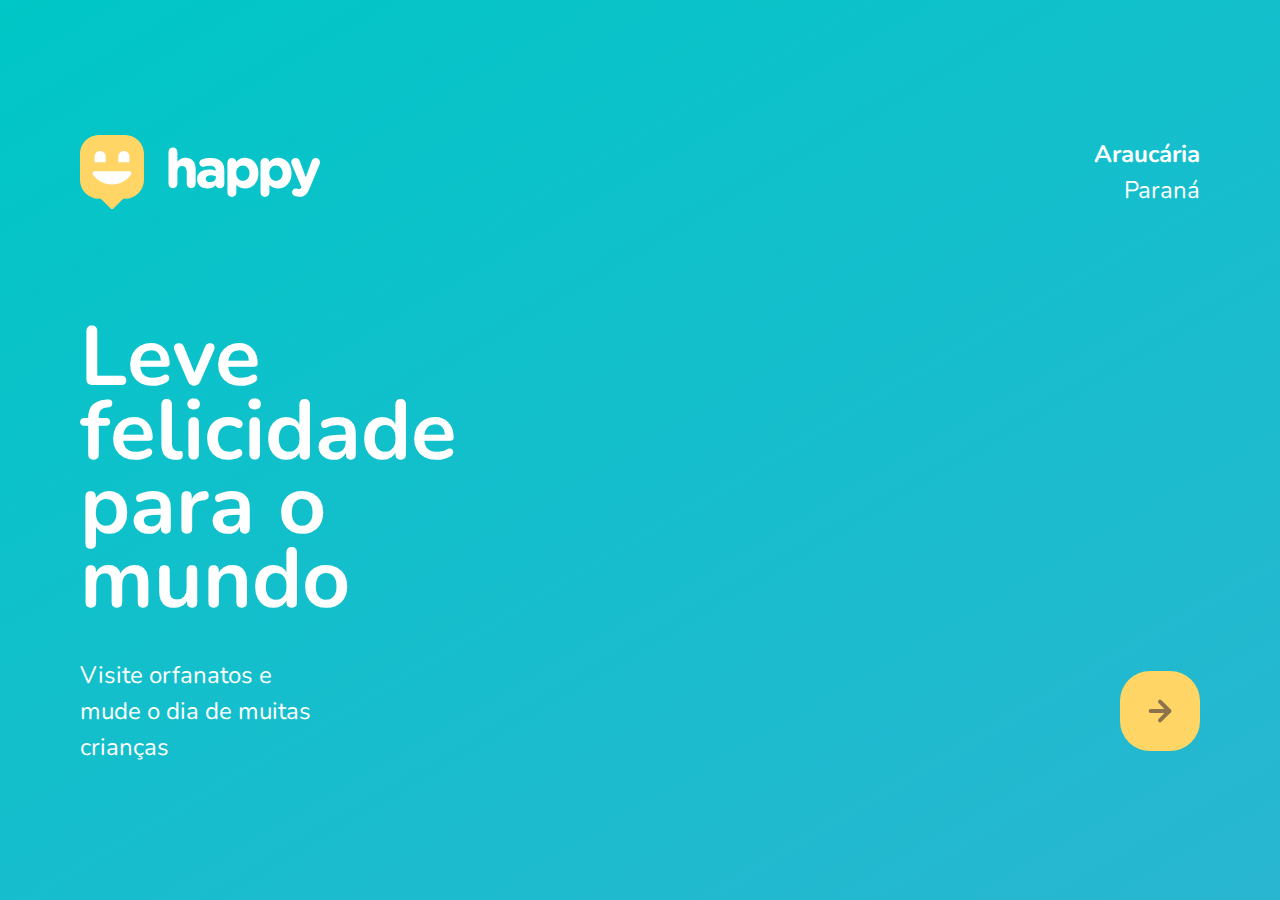
==== index.html @ 90f47d70 "iniciando a aplicação" ====
<!DOCTYPE html>
<html lang="pt_BR">
  <head>
    <meta charset="UTF-8" />
    <meta name="viewport" content="width=device-width, initial-scale=1.0" />
    <title>Happy</title>
    <link rel="=icon" href="./public/images/logo-icon.png" />
    <link rel="stylesheet" href="./public/css/main.css" />
    <link rel="stylesheet" href="./public/css/animations.css" />
    <link rel="stylesheet" href="./public/css/pagin-landing.css" />
    <link href="https://fonts.googleapis.com/css2?family=Nunito:wght@400;600;800&display=swap" rel="stylesheet">
  </head>
  <body id="body">
    <div id="page-landing">
      <div class="container">
        <header>
          <img id="logo" class="animate-up" src="./public/images/logo.svg" alt="Logo" />

          <div class="location animate-up">
            <strong>Araucária</strong>
            <p>Paraná</p>
          </div>
        </header>
        <main>
          <h1 class="animate-up">Leve felicidade para o mundo</h1>

          <section class="visit">
            <p class="animate-up">Visite orfanatos e mude o dia de muitas crianças</p>

            <a href="#" title="Visite orfanatos" class="animate-up">
              <img src="./public/images/arrow.svg" alt="Ir para o mapa" />
            </a>
          </section>
        </main>
      </div>
    </div>
  </body>
</html>
---- public/css/main.css ----
*{
    margin: 0;
    padding: 0;
}

body{
    height: 100vh;
    color: white;
   
}

:root{
    font-size: 62.5%;
}

body, input, button, textarea{
    font: 400 1.8rem/1 'Nunito', sans-serif;
}
---- public/css/animations.css ----
@keyframes up {
    from{
        opacity: 0;
        transform: translateY(16px);
    }
    to{
        opacity: 1;
        transform: translateY(0);
    }
}

.animate-up{
    animation-name: up;
    animation-duration: 300ms;
    animation-fill-mode: backwards;    
}
---- public/css/pagin-landing.css ----
#page-landing {
  background-image: linear-gradient(329.54deg, #29b6d1 0%, #00c7c7 100%);

  text-align: center;
  min-height: 100vh;

  display: flex;
}

.location,
h1,
.visit p {
  height: 16vh;
}

.container {
  margin: auto;
  width: min(90%, 112rem);
}

.visit a {
  width: 8rem;
  height: 8rem;
  background: #ffd666;

  border: none;
  border-radius: 3rem;

  display: flex;
  align-items: center;
  justify-content: center;

  margin: auto;

  transition: background 200ms;
  animation-delay: 250ms;
}

.visit a:hover {
  background: #96feff;
}

#logo {
  animation-delay: 50ms;
}

#location {
  animation-delay: 100ms;
}

main h1 {
  animation-delay: 150ms;
  font-size: clamp(4rem, 8vw, 8.4rem);
}

.visit p {
  animation-delay: 200ms;
}

@media (min-width: 760px) {
  header {
    display: flex;
    align-items: center;
    justify-content: space-between;
  }
  .location,
  h1,
  .visit p {
    height: initial;
    text-align: initial;
  }

  .location {
    text-align: right;
    font-size: 2.4rem;
    line-height: 1.5;
  }

  main h1 {
    font-weight: bold;
    line-height: 0.88;

    margin: clamp(10%, 9vh, 12%) 0 4rem;
    width: min(300px, 80%);
  }
  .visit {
    display: flex;
    align-items: center;
    justify-content: space-between;
  }

  .visit p {
    font-size: 2.4rem;
    line-height: 1.5;
    width: clamp(20rem, 20vw, 30rem);
  }

  .visit a {
    margin: initial;
  }
}
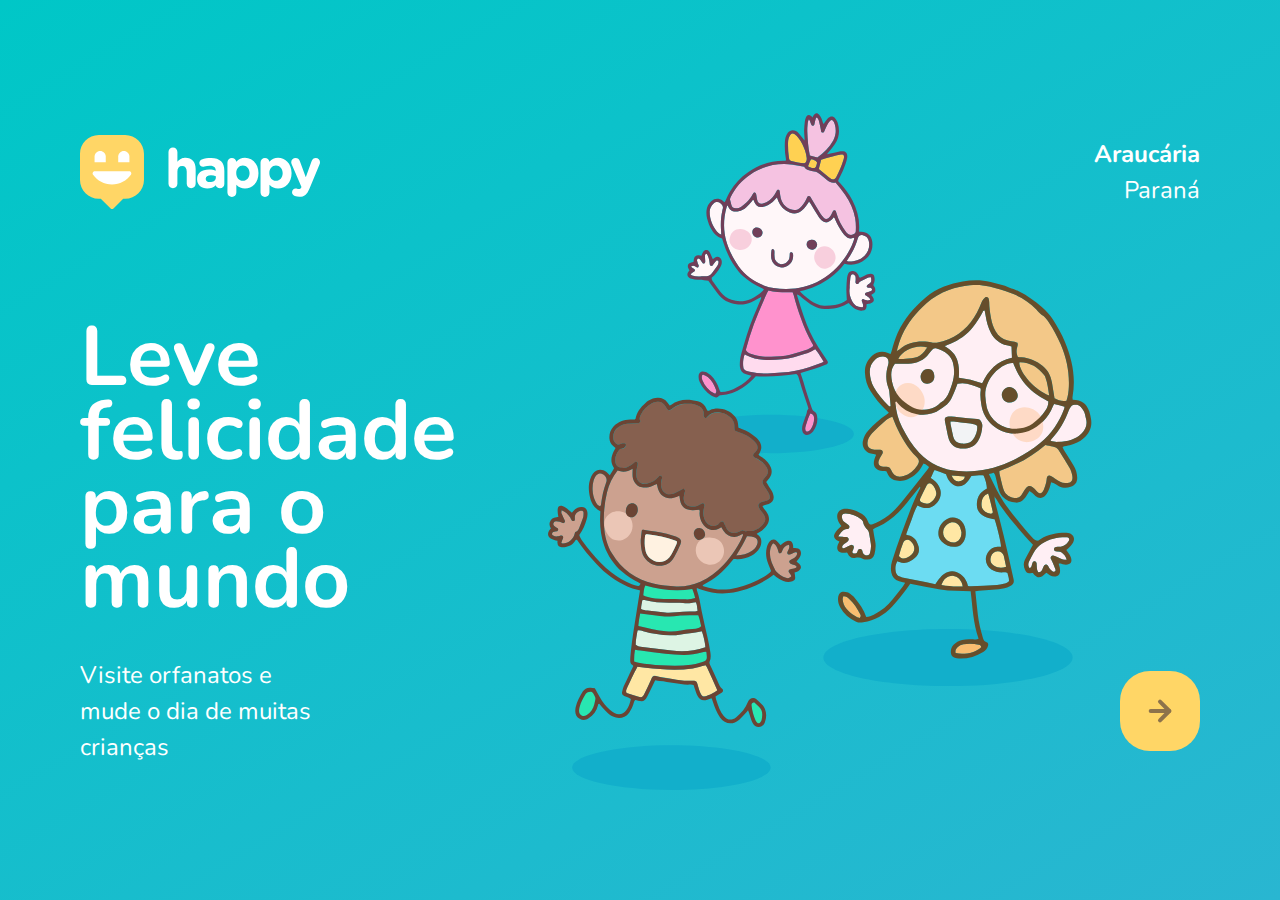
==== commit 83a66854: "adicionando imagem de fundo" ====
--- a/index.html
+++ b/index.html
@@ -12,7 +12,7 @@
   </head>
   <body id="body">
     <div id="page-landing">
-      <div class="container">
+      <div id="container">
         <header>
           <img id="logo" class="animate-up" src="./public/images/logo.svg" alt="Logo" />
 
--- a/public/css/pagin-landing.css
+++ b/public/css/pagin-landing.css
@@ -13,7 +13,7 @@
   height: 16vh;
 }
 
-.container {
+#container {
   margin: auto;
   width: min(90%, 112rem);
 }
@@ -58,6 +58,11 @@
 }
 
 @media (min-width: 760px) {
+  #container {
+    padding: 5rem 2rem;
+    background: url(../images/bg.svg) no-repeat 80% / clamp(30rem, 54vw, 56rem);
+  }
+
   header {
     display: flex;
     align-items: center;
